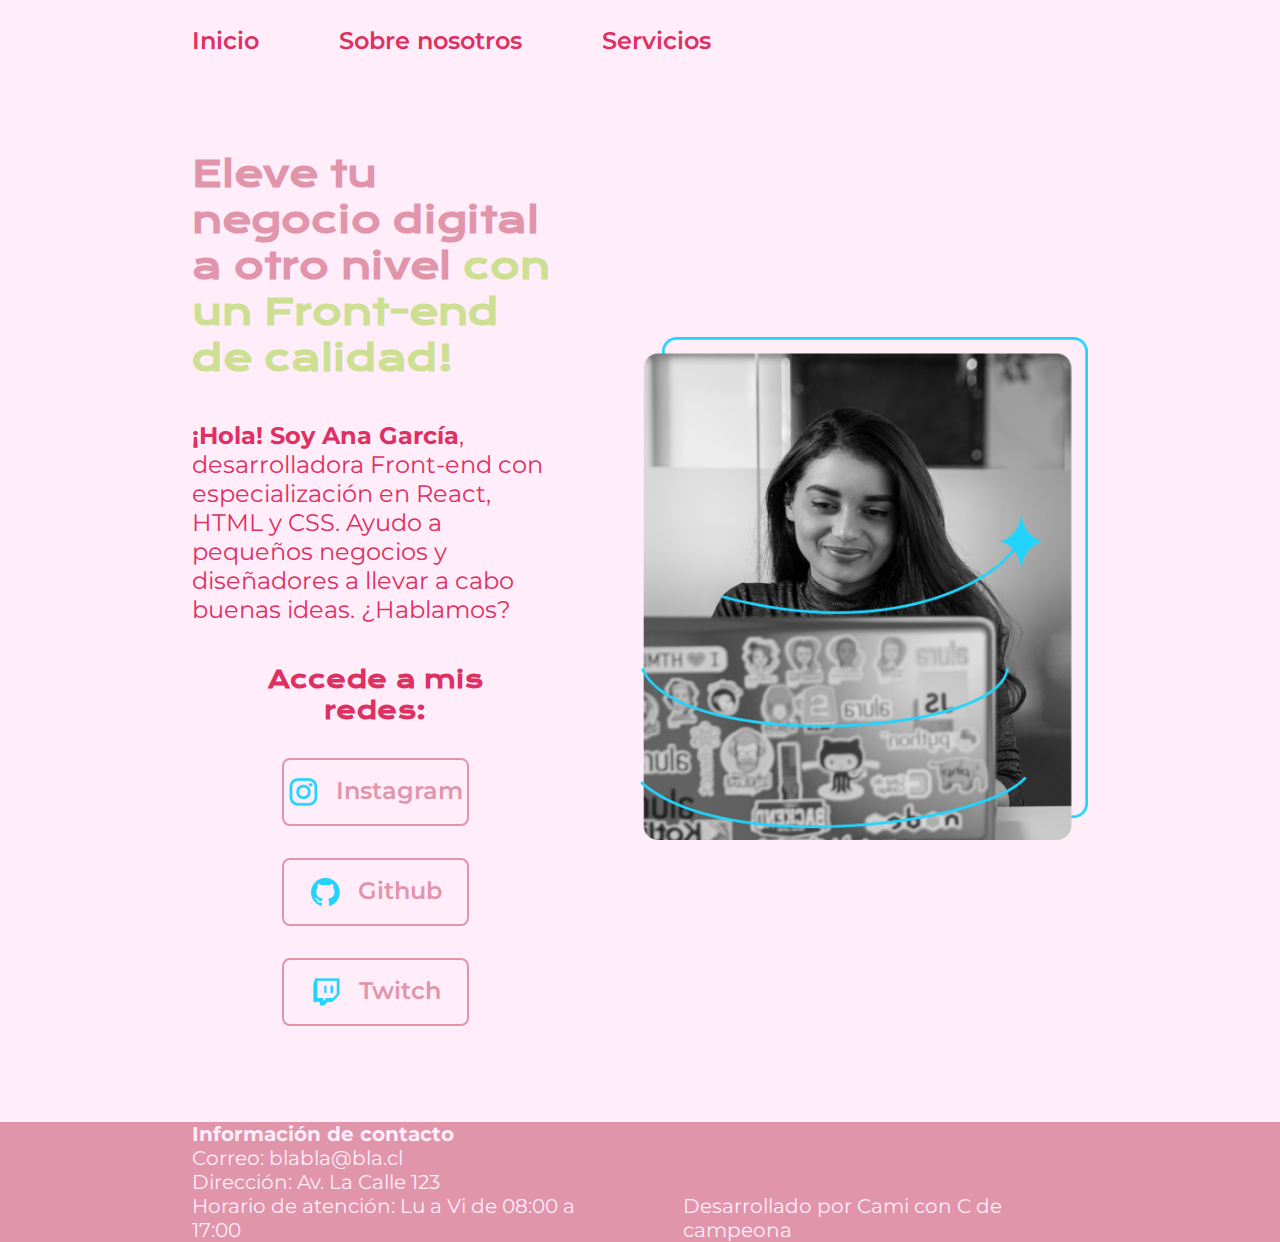
==== index.html @ 05f4258a "Creando el proyecto" ====
<!DOCTYPE html>
<html lang="es">
<head>
    <meta charset="UTF-8">
    <meta name="viewport" content="width=device-width, initial-scale=1.0">
<!-- Etiqueta para que la página sea compatible con edge -->
    <meta http-equiv="X-UA-Compatible" content="IE=edge">
    <title>Portafolio</title>
    <link rel="stylesheet" href="style.css">
</head>
<body>
    <header class="header">
            <nav class="header__menu">
                <a class="header__menu__links" href="index.html">Inicio</a></li>
                <a class="header__menu__links" href="sobreNosotros.html">Sobre nosotros</a></li>
                <a class="header__menu__links" href="servicios.html">Servicios</a></li>
            </nav>
    </header>

    <main class="presentacion">
        <section class="presentacion__contenido">
            <!--Ahora tenemos una etiqueta <section> después de la apertura de la etiqueta <main> y antes de la etiqueta <img> y
                creamos una sección para agrupar todo lo que está relacionado a los textos y acciones del código.-->
            <h1 class="presentacion__contenido-titulo">Eleve tu negocio digital a otro nivel <strong class="destacar-titulo">con un Front-end de calidad!</strong> </h1>
            <p class="presentacion__contenido-parrafo"><strong>¡Hola! Soy Ana García</strong>, desarrolladora Front-end con
                especialización en React, HTML y CSS. Ayudo a pequeños
                negocios y diseñadores a llevar a cabo buenas ideas. ¿Hablamos?</p>
            <div class="presentacion__enlaces" target="_blank">
                <h2 class="presentacion__enlaces__subtitulo">Accede a mis redes:</h2>
                <a href="https://www.instagram.com/" class="presentacion__enlaces__btn" target="_blank">
                    <img src="./assets/instagram.png">
                    Instagram</a>
                <a href="https://www.github.com/" class="presentacion__enlaces__btn" target="_blank">
                    <img src="./assets/github.png">
                    Github</a>
                <a href="https://www.twitch.tv/" class="presentacion__enlaces__btn" target="_blank">
                    <img src="./assets/twitch.png">
                    Twitch</a>
            </div>
        </section>
        <img class="presentacion__imagen" src="Imagem.png" alt="Imagen de Ana García trabajando">
    </main>

    <footer class="footer">
        <section class="footer__infoContacto">
            <div>
                <p><b>Información de contacto</b></p>
                <p>Correo: blabla@bla.cl</p>
                <p>Dirección: Av. La Calle 123</p>
                <p>Horario de atención: Lu a Vi de 08:00 a 17:00</p>
            </div>
            <p class="footer__desarrollo">Desarrollado por Cami con C de campeona</p>
        </section>
        
        
    </footer>
</body>
</html>
---- style.css ----
/* Esta fuente (krona one) la puedo borrar porque está contenida en la importación de la siguiente (montserrat=
@import url('https://fonts.googleapis.com/css2?family=Krona+One&display=swap');
*/
@import url('https://fonts.googleapis.com/css2?family=Krona+One&family=Montserrat:ital,wght@0,100..900;1,100..900&display=swap');

:root{
    --color-primario: #FFEDFA;
    --color-secundario: #DE3163;
    --color-terciario: #CCDF92;
    --color-cuaternario: #E195AB;

    --fuente-monserrat: "Montserrat", sans-serif;
    --fuente-krona: "Krona One", sans-serif;
}

*{
    padding:0;
    margin:0;
}

body{
    background-color: var(--color-primario);
    color: var(--color-secundario);
    font-size: 1.5rem;
    box-sizing: border-box;
}

.header{
padding: 2% 0% 0% 15%;
}

.header__menu{
    display: flex;
    gap: 80px;
}

.header__menu__links{
    font-size: 1.5rem;
    color:var(--color-secundario);
    text-decoration: none;
    font-family: var(--fuente-monserrat);
    font-weight: 600;
    }

.header__menu__links:hover{
    color: var(--color-terciario);
}

.presentacion {
    display: flex;
    align-items: center;
    padding: 7.5% 15%;
    justify-content: space-between;
    gap:82px;
}

.presentacion__contenido{
    width: 50%;
    display: flex;
    flex-direction: column;
    gap: 40px;
}

.presentacion__contenido-titulo{
font-family: var(--fuente-krona);
color: var(--color-cuaternario);
font-size: 2.25rem;
}

.presentacion__contenido-parrafo{
font-family: var(--fuente-monserrat);
font-size: 1.5rem;
}

.presentacion__enlaces {
    display: flex;
    justify-content: space-between;
    flex-direction: column;
    align-items: center;
    gap: 32px;
}

.presentacion__enlaces__subtitulo{
    width: 320px;
    font-family: var(--fuente-krona);
    font-size: 1.5rem;
    font-weight: 400px;
    text-align: center;
}

.presentacion__enlaces__btn{
    width: 50%;
    text-align: center;
    padding: 16px 0px;
    font-family: var(--fuente-monserrat);
    font-weight: 600;
    color:var(--color-cuaternario);
    font-size: 1.5rem;
    border-radius: 8px;
    text-decoration: none;
    border: 2px solid var(--color-cuaternario);
    display:flex;
    justify-content:center;
    gap: 16px;
}

.presentacion__enlaces__btn:hover{
    background-color: var(--color-secundario);
    color: var(--color-terciario);
    width: 420px;
}

.presentacion__imagen{
    width: 50%;
}

.destacar-titulo{
    color: var(--color-terciario);
}

.footer{
    font-family: var(--fuente-monserrat);
    font-size: 1.25rem;
    font-weight: 400;
    background-color:var(--color-cuaternario);
    color:var(--color-primario);
}

.footer__infoContacto{
    display: flex;
    justify-content: space-between;
    align-items: flex-end;
    padding: 0% 15% 0% 15%;
    gap:82px;
}

@media (max-width: 1250px){
    .header{
        padding: 10% 0% 0% 0%;
    }

    .header__menu{
        justify-content: center;
        /*flex-direction: column;
        align-items: center;*/
        gap: 40px;
    }
   
    .presentacion{
        flex-direction: column-reverse;
        padding: 5%;
    }

    .presentacion__contenido{
        width: auto;
    }

    .footer__infoContacto{
        flex-direction: column;
        align-items: baseline;
        justify-content: flex-start;
        gap: 15px;
        padding: 0% 7%;
    }
}
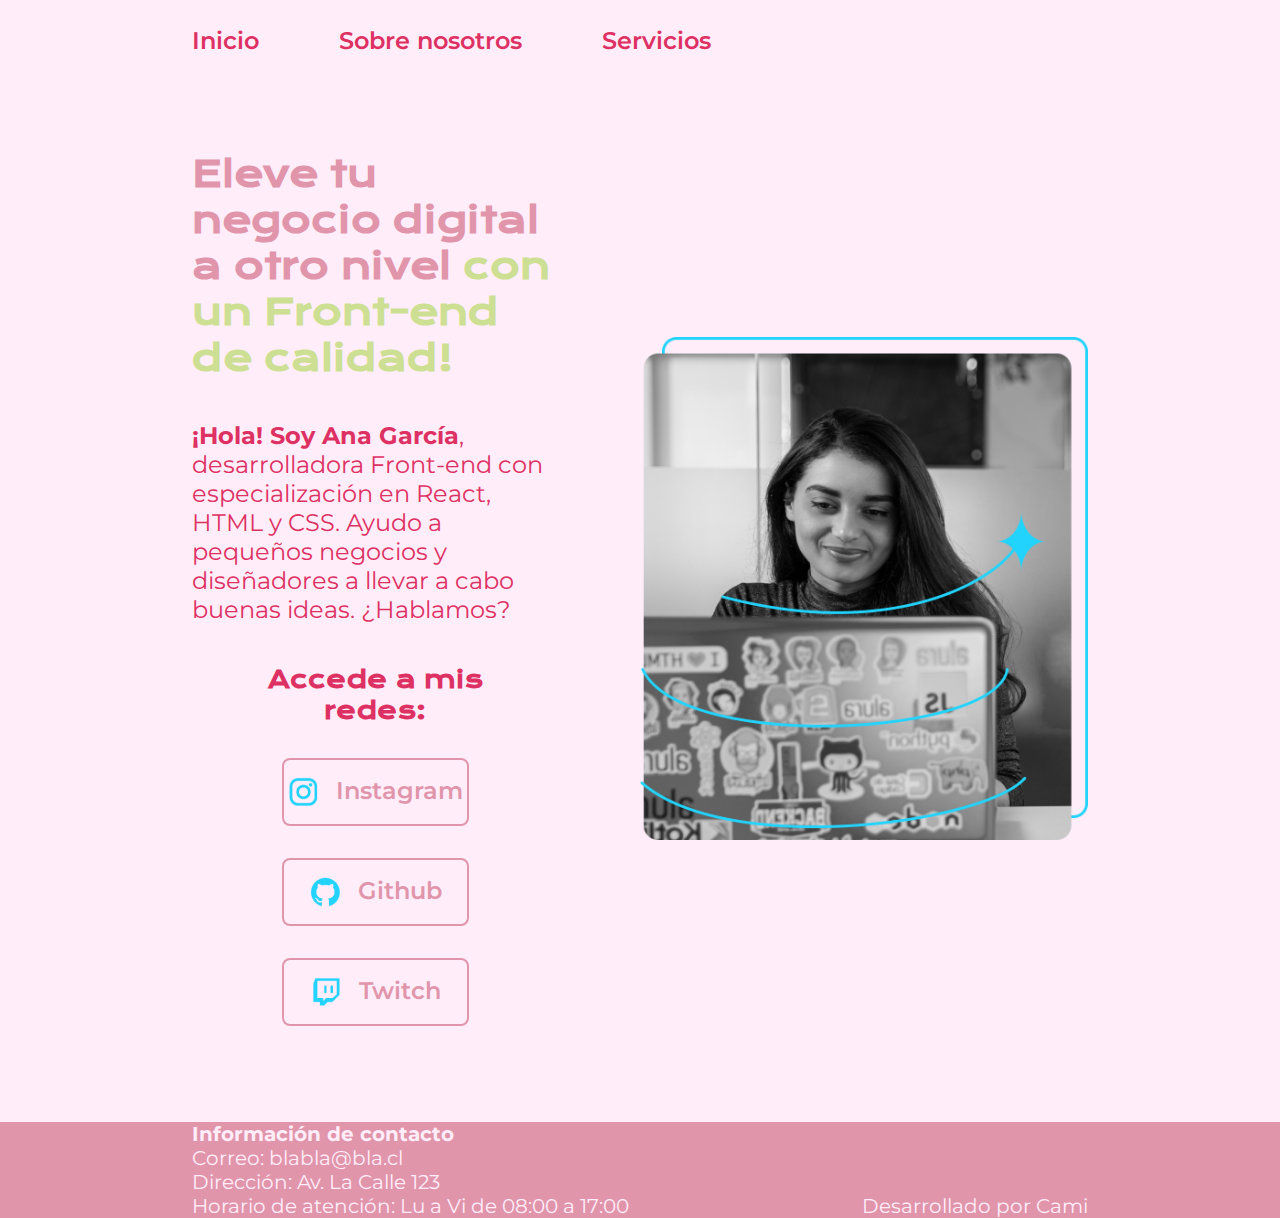
==== commit bd4c96bb: "Actualizando footer" ====
--- a/index.html
+++ b/index.html
@@ -1,58 +1,58 @@
-<!DOCTYPE html>
-<html lang="es">
-<head>
-    <meta charset="UTF-8">
-    <meta name="viewport" content="width=device-width, initial-scale=1.0">
-<!-- Etiqueta para que la página sea compatible con edge -->
-    <meta http-equiv="X-UA-Compatible" content="IE=edge">
-    <title>Portafolio</title>
-    <link rel="stylesheet" href="style.css">
-</head>
-<body>
-    <header class="header">
-            <nav class="header__menu">
-                <a class="header__menu__links" href="index.html">Inicio</a></li>
-                <a class="header__menu__links" href="sobreNosotros.html">Sobre nosotros</a></li>
-                <a class="header__menu__links" href="servicios.html">Servicios</a></li>
-            </nav>
-    </header>
-
-    <main class="presentacion">
-        <section class="presentacion__contenido">
-            <!--Ahora tenemos una etiqueta <section> después de la apertura de la etiqueta <main> y antes de la etiqueta <img> y
-                creamos una sección para agrupar todo lo que está relacionado a los textos y acciones del código.-->
-            <h1 class="presentacion__contenido-titulo">Eleve tu negocio digital a otro nivel <strong class="destacar-titulo">con un Front-end de calidad!</strong> </h1>
-            <p class="presentacion__contenido-parrafo"><strong>¡Hola! Soy Ana García</strong>, desarrolladora Front-end con
-                especialización en React, HTML y CSS. Ayudo a pequeños
-                negocios y diseñadores a llevar a cabo buenas ideas. ¿Hablamos?</p>
-            <div class="presentacion__enlaces" target="_blank">
-                <h2 class="presentacion__enlaces__subtitulo">Accede a mis redes:</h2>
-                <a href="https://www.instagram.com/" class="presentacion__enlaces__btn" target="_blank">
-                    <img src="./assets/instagram.png">
-                    Instagram</a>
-                <a href="https://www.github.com/" class="presentacion__enlaces__btn" target="_blank">
-                    <img src="./assets/github.png">
-                    Github</a>
-                <a href="https://www.twitch.tv/" class="presentacion__enlaces__btn" target="_blank">
-                    <img src="./assets/twitch.png">
-                    Twitch</a>
-            </div>
-        </section>
-        <img class="presentacion__imagen" src="Imagem.png" alt="Imagen de Ana García trabajando">
-    </main>
-
-    <footer class="footer">
-        <section class="footer__infoContacto">
-            <div>
-                <p><b>Información de contacto</b></p>
-                <p>Correo: blabla@bla.cl</p>
-                <p>Dirección: Av. La Calle 123</p>
-                <p>Horario de atención: Lu a Vi de 08:00 a 17:00</p>
-            </div>
-            <p class="footer__desarrollo">Desarrollado por Cami con C de campeona</p>
-        </section>
-        
-        
-    </footer>
-</body>
-</html>
+<!DOCTYPE html>
+<html lang="es">
+<head>
+    <meta charset="UTF-8">
+    <meta name="viewport" content="width=device-width, initial-scale=1.0">
+<!-- Etiqueta para que la página sea compatible con edge -->
+    <meta http-equiv="X-UA-Compatible" content="IE=edge">
+    <title>Portafolio</title>
+    <link rel="stylesheet" href="style.css">
+</head>
+<body>
+    <header class="header">
+            <nav class="header__menu">
+                <a class="header__menu__links" href="index.html">Inicio</a></li>
+                <a class="header__menu__links" href="sobreNosotros.html">Sobre nosotros</a></li>
+                <a class="header__menu__links" href="servicios.html">Servicios</a></li>
+            </nav>
+    </header>
+
+    <main class="presentacion">
+        <section class="presentacion__contenido">
+            <!--Ahora tenemos una etiqueta <section> después de la apertura de la etiqueta <main> y antes de la etiqueta <img> y
+                creamos una sección para agrupar todo lo que está relacionado a los textos y acciones del código.-->
+            <h1 class="presentacion__contenido-titulo">Eleve tu negocio digital a otro nivel <strong class="destacar-titulo">con un Front-end de calidad!</strong> </h1>
+            <p class="presentacion__contenido-parrafo"><strong>¡Hola! Soy Ana García</strong>, desarrolladora Front-end con
+                especialización en React, HTML y CSS. Ayudo a pequeños
+                negocios y diseñadores a llevar a cabo buenas ideas. ¿Hablamos?</p>
+            <div class="presentacion__enlaces" target="_blank">
+                <h2 class="presentacion__enlaces__subtitulo">Accede a mis redes:</h2>
+                <a href="https://www.instagram.com/" class="presentacion__enlaces__btn" target="_blank">
+                    <img src="./assets/instagram.png">
+                    Instagram</a>
+                <a href="https://www.github.com/" class="presentacion__enlaces__btn" target="_blank">
+                    <img src="./assets/github.png">
+                    Github</a>
+                <a href="https://www.twitch.tv/" class="presentacion__enlaces__btn" target="_blank">
+                    <img src="./assets/twitch.png">
+                    Twitch</a>
+            </div>
+        </section>
+        <img class="presentacion__imagen" src="Imagem.png" alt="Imagen de Ana García trabajando">
+    </main>
+
+    <footer class="footer">
+        <section class="footer__infoContacto">
+            <div>
+                <p><b>Información de contacto</b></p>
+                <p>Correo: blabla@bla.cl</p>
+                <p>Dirección: Av. La Calle 123</p>
+                <p>Horario de atención: Lu a Vi de 08:00 a 17:00</p>
+            </div>
+            <p class="footer__desarrollo">Desarrollado por Cami</p>
+        </section>
+        
+        
+    </footer>
+</body>
+</html>
--- a/style.css
+++ b/style.css
@@ -1,165 +1,165 @@
-/* Esta fuente (krona one) la puedo borrar porque está contenida en la importación de la siguiente (montserrat=
-@import url('https://fonts.googleapis.com/css2?family=Krona+One&display=swap');
-*/
-@import url('https://fonts.googleapis.com/css2?family=Krona+One&family=Montserrat:ital,wght@0,100..900;1,100..900&display=swap');
-
-:root{
-    --color-primario: #FFEDFA;
-    --color-secundario: #DE3163;
-    --color-terciario: #CCDF92;
-    --color-cuaternario: #E195AB;
-
-    --fuente-monserrat: "Montserrat", sans-serif;
-    --fuente-krona: "Krona One", sans-serif;
-}
-
-*{
-    padding:0;
-    margin:0;
-}
-
-body{
-    background-color: var(--color-primario);
-    color: var(--color-secundario);
-    font-size: 1.5rem;
-    box-sizing: border-box;
-}
-
-.header{
-padding: 2% 0% 0% 15%;
-}
-
-.header__menu{
-    display: flex;
-    gap: 80px;
-}
-
-.header__menu__links{
-    font-size: 1.5rem;
-    color:var(--color-secundario);
-    text-decoration: none;
-    font-family: var(--fuente-monserrat);
-    font-weight: 600;
-    }
-
-.header__menu__links:hover{
-    color: var(--color-terciario);
-}
-
-.presentacion {
-    display: flex;
-    align-items: center;
-    padding: 7.5% 15%;
-    justify-content: space-between;
-    gap:82px;
-}
-
-.presentacion__contenido{
-    width: 50%;
-    display: flex;
-    flex-direction: column;
-    gap: 40px;
-}
-
-.presentacion__contenido-titulo{
-font-family: var(--fuente-krona);
-color: var(--color-cuaternario);
-font-size: 2.25rem;
-}
-
-.presentacion__contenido-parrafo{
-font-family: var(--fuente-monserrat);
-font-size: 1.5rem;
-}
-
-.presentacion__enlaces {
-    display: flex;
-    justify-content: space-between;
-    flex-direction: column;
-    align-items: center;
-    gap: 32px;
-}
-
-.presentacion__enlaces__subtitulo{
-    width: 320px;
-    font-family: var(--fuente-krona);
-    font-size: 1.5rem;
-    font-weight: 400px;
-    text-align: center;
-}
-
-.presentacion__enlaces__btn{
-    width: 50%;
-    text-align: center;
-    padding: 16px 0px;
-    font-family: var(--fuente-monserrat);
-    font-weight: 600;
-    color:var(--color-cuaternario);
-    font-size: 1.5rem;
-    border-radius: 8px;
-    text-decoration: none;
-    border: 2px solid var(--color-cuaternario);
-    display:flex;
-    justify-content:center;
-    gap: 16px;
-}
-
-.presentacion__enlaces__btn:hover{
-    background-color: var(--color-secundario);
-    color: var(--color-terciario);
-    width: 420px;
-}
-
-.presentacion__imagen{
-    width: 50%;
-}
-
-.destacar-titulo{
-    color: var(--color-terciario);
-}
-
-.footer{
-    font-family: var(--fuente-monserrat);
-    font-size: 1.25rem;
-    font-weight: 400;
-    background-color:var(--color-cuaternario);
-    color:var(--color-primario);
-}
-
-.footer__infoContacto{
-    display: flex;
-    justify-content: space-between;
-    align-items: flex-end;
-    padding: 0% 15% 0% 15%;
-    gap:82px;
-}
-
-@media (max-width: 1250px){
-    .header{
-        padding: 10% 0% 0% 0%;
-    }
-
-    .header__menu{
-        justify-content: center;
-        /*flex-direction: column;
-        align-items: center;*/
-        gap: 40px;
-    }
-   
-    .presentacion{
-        flex-direction: column-reverse;
-        padding: 5%;
-    }
-
-    .presentacion__contenido{
-        width: auto;
-    }
-
-    .footer__infoContacto{
-        flex-direction: column;
-        align-items: baseline;
-        justify-content: flex-start;
-        gap: 15px;
-        padding: 0% 7%;
-    }
+/* Esta fuente (krona one) la puedo borrar porque está contenida en la importación de la siguiente (montserrat=
+@import url('https://fonts.googleapis.com/css2?family=Krona+One&display=swap');
+*/
+@import url('https://fonts.googleapis.com/css2?family=Krona+One&family=Montserrat:ital,wght@0,100..900;1,100..900&display=swap');
+
+:root{
+    --color-primario: #FFEDFA;
+    --color-secundario: #DE3163;
+    --color-terciario: #CCDF92;
+    --color-cuaternario: #E195AB;
+
+    --fuente-monserrat: "Montserrat", sans-serif;
+    --fuente-krona: "Krona One", sans-serif;
+}
+
+*{
+    padding:0;
+    margin:0;
+}
+
+body{
+    background-color: var(--color-primario);
+    color: var(--color-secundario);
+    font-size: 1.5rem;
+    box-sizing: border-box;
+}
+
+.header{
+padding: 2% 0% 0% 15%;
+}
+
+.header__menu{
+    display: flex;
+    gap: 80px;
+}
+
+.header__menu__links{
+    font-size: 1.5rem;
+    color:var(--color-secundario);
+    text-decoration: none;
+    font-family: var(--fuente-monserrat);
+    font-weight: 600;
+    }
+
+.header__menu__links:hover{
+    color: var(--color-terciario);
+}
+
+.presentacion {
+    display: flex;
+    align-items: center;
+    padding: 7.5% 15%;
+    justify-content: space-between;
+    gap:82px;
+}
+
+.presentacion__contenido{
+    width: 50%;
+    display: flex;
+    flex-direction: column;
+    gap: 40px;
+}
+
+.presentacion__contenido-titulo{
+font-family: var(--fuente-krona);
+color: var(--color-cuaternario);
+font-size: 2.25rem;
+}
+
+.presentacion__contenido-parrafo{
+font-family: var(--fuente-monserrat);
+font-size: 1.5rem;
+}
+
+.presentacion__enlaces {
+    display: flex;
+    justify-content: space-between;
+    flex-direction: column;
+    align-items: center;
+    gap: 32px;
+}
+
+.presentacion__enlaces__subtitulo{
+    width: 320px;
+    font-family: var(--fuente-krona);
+    font-size: 1.5rem;
+    font-weight: 400px;
+    text-align: center;
+}
+
+.presentacion__enlaces__btn{
+    width: 50%;
+    text-align: center;
+    padding: 16px 0px;
+    font-family: var(--fuente-monserrat);
+    font-weight: 600;
+    color:var(--color-cuaternario);
+    font-size: 1.5rem;
+    border-radius: 8px;
+    text-decoration: none;
+    border: 2px solid var(--color-cuaternario);
+    display:flex;
+    justify-content:center;
+    gap: 16px;
+}
+
+.presentacion__enlaces__btn:hover{
+    background-color: var(--color-secundario);
+    color: var(--color-terciario);
+    width: 420px;
+}
+
+.presentacion__imagen{
+    width: 50%;
+}
+
+.destacar-titulo{
+    color: var(--color-terciario);
+}
+
+.footer{
+    font-family: var(--fuente-monserrat);
+    font-size: 1.25rem;
+    font-weight: 400;
+    background-color:var(--color-cuaternario);
+    color:var(--color-primario);
+}
+
+.footer__infoContacto{
+    display: flex;
+    justify-content: space-between;
+    align-items: flex-end;
+    padding: 0% 15% 0% 15%;
+    gap:82px;
+}
+
+@media (max-width: 1250px){
+    .header{
+        padding: 10% 0% 0% 0%;
+    }
+
+    .header__menu{
+        justify-content: center;
+        flex-direction: column;
+        align-items: center;
+        gap: 15px;
+    }
+   
+    .presentacion{
+        flex-direction: column-reverse;
+        padding: 5%;
+    }
+
+    .presentacion__contenido{
+        width: auto;
+    }
+
+    .footer__infoContacto{
+        flex-direction: column;
+        align-items: baseline;
+        justify-content: flex-start;
+        gap: 15px;
+        padding: 0% 7%;
+    }
 }